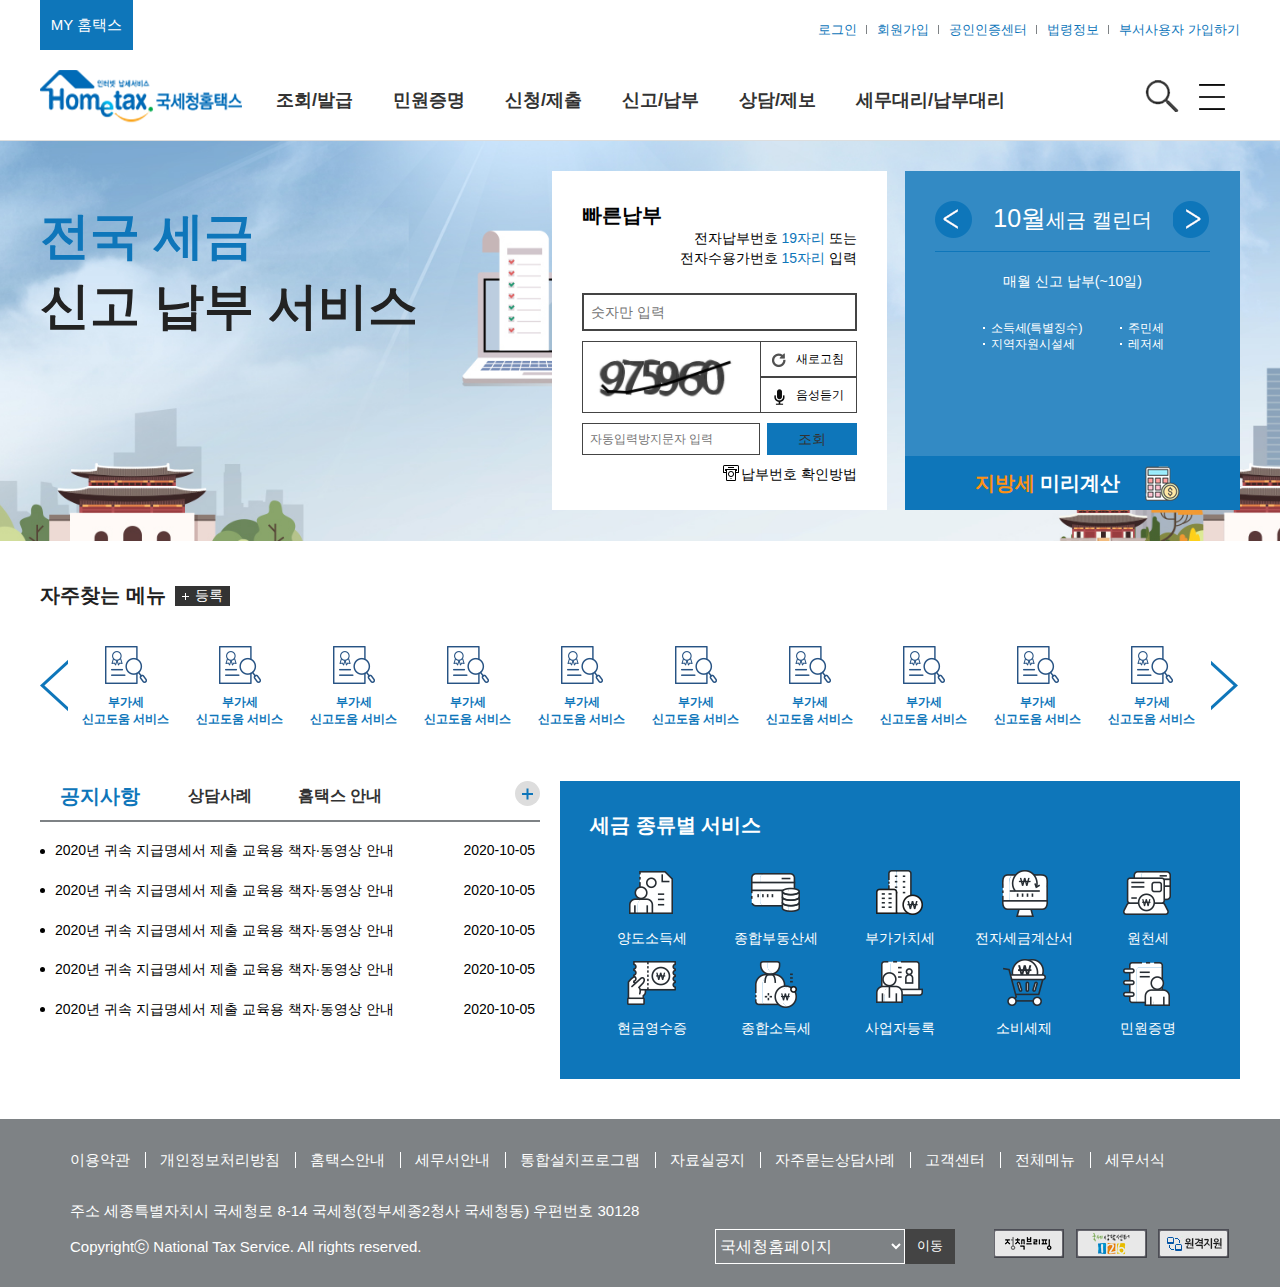
==== index.html @ ce920802 "mediaquery add allmenu" ====
<!DOCTYPE html>
<html lang="ko">
<head>
    <meta charset="UTF-8">
    <meta name="viewport" content="width=device-width, initial-scale=1.0">
    <title>국세청 홈택스</title>
    <link rel="stylesheet" href="css/style.min.css">
</head>
<body>
    <p class="skip-menu"><a href="#container">본문바로가기</a></p>
    <header id="header">
        <div class="header_top">
            <p class="header_top_logo"><a href="#">MY 홈택스</a></p>
            <ul class="util-menu">
                <li><a href="#">로그인</a></li>
                <li><a href="#">회원가입</a></li>
                <li><a href="#">공인인증센터</a></li>
                <li><a href="#">법령정보</a></li>
                <li><a href="#">부서사용자 가입하기</a></li>
            </ul>
        </div>
        <div class="header-bot">
            <h1 class="logo"><a href="#">로고</a></h1>
            <p class="all-menu"><a href="#gnb"></a></p>
            <p class="search-bar"><a href="#"></a></p>
            <div id="gnb">
                <ul>
                    <!-- <li class="gnb-m1"><a href="#" class="on">조회/발급</a> -->
                    <li class="gnb-m1"><a href="#">조회/발급</a>
                        <ul>
                            <li><a href="#">전자세금계산서</a></li>
                            <li><a href="#">현금영수증</a></li>
                            <li><a href="#">세금신고납부</a></li>
                            <li><a href="#">기타조회</a></li>
                        </ul>
                    </li>
                    <li class="gnb-m2"><a href="#">민원증명</a>
                        <ul>
                            <li><a href="#">민원증명 신청/조회</a></li>
                            <li><a href="#">민원증명발급신청</a></li>
                        </ul>
                    </li>
                    <li class="gnb-m3"><a href="#">신청/제출</a>
                        <ul>
                            <li><a href="#">일반 신청/제출</a></li>
                            <li><a href="#">사업자등록신청/정정 등</a></li>
                            <li><a href="#">소비제세 신청</a></li>
                            <li><a href="#">(근로&middot;사업등)지급명세서</a></li>
                        </ul>
                    </li>
                    <li class="gnb-m4"><a href="#">신고/납부</a>
                        <ul>
                            <li><a href="#">세금신고</a></li>
                            <li><a href="#">일반신고</a></li>
                            <li><a href="#">세금납부</a></li>
                            <li><a href="#">신고삭제/부속서류</a></li>
                        </ul>
                    </li>
                    <li class="gnb-m5"><a href="#">상담/제보</a>
                        <ul>
                            <li><a href="#">현금영수증 민원신고</a></li>
                            <li><a href="#">상담사례검색</a></li>
                            <li><a href="#">납세지원</a></li>
                            <li><a href="#">기타</a></li>
                        </ul>
                    </li>
                    <li class="gnb-m6"><a href="#">세무대리/납부대리</a>
                        <ul>
                            <li><a href="#">세무대리 공통</a></li>
                            <li><a href="#">기장대리</a></li>
                            <li><a href="#">신고대리</a></li>
                            <li><a href="#">납세관리인</a></li>
                        </ul>
                    </li>
                </ul>
                <p class="btn-gnb-close">닫기</p>
            </div>
        </div>
    </header>
    <div id="bg-container">
        <div id="container">
            <h1 class="tit-1"><em>전국 세금</em><br>신고 납부 서비스</h1>
            <div class="tax-calc">
                <h2>빠른납부</h2>
                <p class="tax-number-1-2">전자납부번호 <span>19자리</span> 또는<br>전자수용가번호 <span>15자리</span> 입력</p>
                <form action="#" method="POST">
                    <input type="text" name="tax-number" id="tax-number-1" size="25" placeholder="숫자만 입력" title="전자납부번호입력" ><label for="tax-number-1"><a href="#">조회</a></label>
                    <div class="auto-input-1">
                        <input type="submit" value="새로고침">
                        <input type="submit" value="음성듣기">
                    </div>
                    <input type="text" name="auto-input" id="auto-input-2" size="15" placeholder="자동입력방지문자 입력">
                </form>
                <p class="input-number-1"><a href="#">납부번호 확인방법</a></p>
            </div>
            <div class="calendar">
                <h2><span class="month">10월</span>세금 캘린더</h2>
                <div class="slide-1">
                    
                </div>
                <div class="slide-2">
                    
                </div>
                <p>매월 신고 납부(~10일)</p>
                <ul>
                    <li><a href="#">소득세(특별징수)</a></li>
                    <li><a href="#">주민세</a></li>
                    <li><a href="#">지역자원시설세</a></li>
                    <li><a href="#">레저세</a></li>
                </ul>
                <div class="early-calc">
                    <p><a href="#"><span>지방세</span> 미리계산</a></p>
                </div>
            </div>
        </div>
    </div>
    <div id="banner-slide">
        <h2>자주찾는 메뉴</h2>
        <div class="banner-slide-1">
            <div class="banner-slide-1-1"></div>
            <div class="banner-slide-1-2"></div>
        </div>
        <div class="banner-ico-1">
            <ul class="banner-ico">
                <li class="banner-m1"><a href="#"><p>부가세<br>신고도움 서비스</p></a></li>
                <li class="banner-m2"><a href="#"><p>부가세<br>신고도움 서비스</p></a></li>
                <li class="banner-m3"><a href="#"><p>부가세<br>신고도움 서비스</p></a></li>
                <li class="banner-m4"><a href="#"><p>부가세<br>신고도움 서비스</p></a></li>
                <li class="banner-m5"><a href="#"><p>부가세<br>신고도움 서비스</p></a></li>
                <li class="banner-m6"><a href="#"><p>부가세<br>신고도움 서비스</p></a></li>
                <li class="banner-m7"><a href="#"><p>부가세<br>신고도움 서비스</p></a></li>
                <li class="banner-m8"><a href="#"><p>부가세<br>신고도움 서비스</p></a></li>
                <li class="banner-m9"><a href="#"><p>부가세<br>신고도움 서비스</p></a></li>
                <li class="banner-m10"><a href="#"><p>부가세<br>신고도움 서비스</p></a></li>
            </ul>
        </div>
        <div class="btn-more-1">
            <a href="#">등록</a>
        </div>
    </div>
    <div id="board-service">
        <div class="board-left">
            <input type="radio" name="board-tab-1" id="board-tab-1-1" class="board-tab-2-1" checked><label for="board-tab-1-1">공지사항</label>
            <div>
                <ul>
                    <li><a href="#">2020년 귀속 지급명세서 제출 교육용 책자·동영상 안내<span>2020-10-05</span></a></li>
                    <li><a href="#">2020년 귀속 지급명세서 제출 교육용 책자·동영상 안내<span>2020-10-05</span></a></li>
                    <li><a href="#">2020년 귀속 지급명세서 제출 교육용 책자·동영상 안내<span>2020-10-05</span></a></li>
                    <li><a href="#">2020년 귀속 지급명세서 제출 교육용 책자·동영상 안내<span>2020-10-05</span></a></li>
                    <li><a href="#">2020년 귀속 지급명세서 제출 교육용 책자·동영상 안내<span>2020-10-05</span></a></li>
                </ul>
                <p class="btn-more-2" title="공지사항 더보기"><a href="#"></a></p>
            </div>
            <input type="radio" name="board-tab-1" id="board-tab-1-2" class="board-tab-2-2"><label for="board-tab-1-2">상담사례</label>
            <div>
                <ul>
                    <li><a href="#">2020년 귀속 지급명세서 제출 교육용 책자·동영상 안내<span>2020-10-05</span></a></li>
                    <li><a href="#">2020년 귀속 지급명세서 제출 교육용 책자·동영상 안내<span>2020-10-05</span></a></li>
                    <li><a href="#">2020년 귀속 지급명세서 제출 교육용 책자·동영상 안내<span>2020-10-05</span></a></li>
                    <li><a href="#">2020년 귀속 지급명세서 제출 교육용 책자·동영상 안내<span>2020-10-05</span></a></li>
                    <li><a href="#">2020년 귀속 지급명세서 제출 교육용 책자·동영상 안내<span>2020-10-05</span></a></li>
                </ul>
                <p class="btn-more-2" title="상담사례 더보기"><a href="#"></a></p>
            </div>
            <input type="radio" name="board-tab-1" id="board-tab-1-3" class="board-tab-2-3"><label for="board-tab-1-3">홈택스 안내</label>
            <div>
                <ul>
                    <li><a href="#">2020년 귀속 지급명세서 제출 교육용 책자·동영상 안내<span>2020-10-05</span></a></li>
                    <li><a href="#">2020년 귀속 지급명세서 제출 교육용 책자·동영상 안내<span>2020-10-05</span></a></li>
                    <li><a href="#">2020년 귀속 지급명세서 제출 교육용 책자·동영상 안내<span>2020-10-05</span></a></li>
                    <li><a href="#">2020년 귀속 지급명세서 제출 교육용 책자·동영상 안내<span>2020-10-05</span></a></li>
                    <li><a href="#">2020년 귀속 지급명세서 제출 교육용 책자·동영상 안내<span>2020-10-05</span></a></li>
                </ul>
                <p class="btn-more-2" title="홈택스안내 더보기"><a href="#"></a></p>
            </div>
        </div>
        <div class="service-right">
            <h2>세금 종류별 서비스</h2>
                    <ul>
                        <li class="service-m1">
                            <a href="#"></a><p>양도소득세</p>
                        </li>
                        <li class="service-m2">
                            <a href="#"></a><p>종합부동산세</p>
                        </li>
                        <li class="service-m3">
                            <a href="#"></a><p>부가가치세</p>
                        </li>
                        <li class="service-m4">
                            <a href="#"></a><p>전자세금계산서</p>
                        </li>
                        <li class="service-m5">
                            <a href="#"></a><p>원천세</p>
                        </li>
                        <li class="service-m6">
                            <a href="#"></a><p>현금영수증</p>
                        </li>
                        <li class="service-m7">
                            <a href="#"></a><p>종합소득세</p>
                        </li>
                        <li class="service-m8">
                            <a href="#"></a><p>사업자등록</p>
                        </li>
                        <li class="service-m9">
                            <a href="#"></a><p>소비세제</p>
                        </li>
                        <li class="service-m10">
                            <a href="#"></a><p>민원증명</p>
                        </li>
                    </ul>
                </div>
        </div>
    </div>
    <div id="bg-footer">
        <footer id="footer">
            <ul class="footer-menu">
                <li><a href="#">이용약관</a></li>
                <li><a href="#">개인정보처리방침</a></li>
                <li><a href="#">홈택스안내</a></li>
                <li><a href="#">세무서안내</a></li>
                <li><a href="#">통합설치프로그램</a></li>
                <li><a href="#">자료실공지</a></li>
                <li><a href="#">자주묻는상담사례</a></li>
                <li><a href="#">고객센터</a></li>
                <li><a href="#">전체메뉴</a></li>
                <li><a href="#">세무서식</a></li>
            </ul>
            <address>주소 세종특별자치시 국세청로 8-14 국세청(정부세종2청사 국세청동)   우편번호 30128 </address>
            <p class="copryright">Copyrightⓒ National Tax Service. All rights reserved.</p>
            <div class="sitemap-select">
                <select name="sitemap" id="sitemap-tab-menu">
                    <option value="국세청홈페이지">국세청홈페이지</option>
                    <option value="위택스">위택스</option>
                    <option value="이택스">이택스</option>
                    <option value="국민건강보험">국민건강보험</option>
                    <option value="기획재정부홈페이지">기획재정부홈페이지</option>
                    <option value="취업후학자금상환서비스">취업후학자금상환서비스</option>
                    <option value="공익신고안내">공익신고안내</option>
                </select>
                <input type="submit" value="이동">
            </div>
            <ul class="footer-site-ico">
                <li class="footer-site-ico-1"><a href="#">정책브리핑</a></li>
                <li class="footer-site-ico-2"><a href="#">국세상담센터</a></li>
                <li class="footer-site-ico-3"><a href="#">원격지원</a></li>
            </ul>
        </footer>
    </div>
</body>
</html>
---- css/style.min.css ----
@import url("../css/reset.css");body{width:100%;font:14px/1.4 Malgun Gothic, '맑은고딕', AppleGothic, gulim, '굴림', dotum, '돋움', sans-serif}#header{max-width:1200px;margin:0 auto}#header .header_top{overflow:hidden}#header .header_top .header_top_logo{float:left}#header .header_top .header_top_logo a{display:block;width:93px;height:50px;color:#fff;font-size:15px;background-color:#0e76ba;text-align:center;line-height:50px}#header .header_top ul{float:right;overflow:hidden;margin-top:20px}#header .header_top ul li{position:relative;float:left;margin-left:20px}#header .header_top ul li:first-child{margin-left:0}#header .header_top ul li::before{position:absolute;top:5px;left:-11px;content:'';display:block;width:1px;height:9px;background-color:#7e8285}#header .header_top ul li a{color:#0e76ba;font-size:13px}#header .header-bot{position:relative;padding:20px 0 20px;margin-bottom:10px;height:80px}#header .header-bot .logo a{display:block;text-indent:-9999px;width:202px;height:54px;background:url("../images/common/logo.png") no-repeat 0 0}#header .header-bot .all-menu{position:absolute;top:30px;right:10px}#header .header-bot .all-menu a{display:block;width:36px;height:36px;background:url(../images/common/ico-all-menu-1.png) no-repeat 0 0}#header .header-bot .search-bar{position:absolute;top:28px;right:60px}#header .header-bot .search-bar a{display:block;width:36px;height:36px;background:url(../images/common/ico-sch-1.png) no-repeat 0 0}#gnb{position:absolute;top:38px;left:196px;max-width:100%}#gnb .btn-gnb-close{display:none}#gnb>ul{overflow:hidden}#gnb>ul *[class*='gnb-']{float:left;margin-left:40px}#gnb>ul *[class*='gnb-']>a{font-size:18px;font-weight:bold;color:#333}#gnb>ul *[class*='gnb-']>ul{overflow:hidden;display:none}#gnb>ul *[class*='gnb-']>ul.on{display:block}#gnb>ul *[class*='gnb-']>ul li{padding-left:120px;font-size:16px;color:#0e76ba;float:left}#gnb>ul *[class*='gnb-']>ul li:first-child{padding-left:0}#bg-container{max-width:1200px;border-top:1px solid #ddd;background:url("../images/main/main_bg.jpg") no-repeat center bottom;background-size:cover;max-width:100%;height:100%;z-index:-1}#bg-container #container{position:relative;max-width:1200px;height:400px;margin:0 auto;padding-right:689px}#bg-container #container .tit-1{font-size:50px;font-weight:bold;color:#222;padding-top:60px}#bg-container #container .tit-1 em{color:#0e76ba}#bg-container #container .tax-calc{position:absolute;right:353px;top:0;width:335px;height:339px;background-color:#fff;padding:30px;margin-left:100px;margin-top:30px}#bg-container #container .tax-calc h2{font-size:20px;font-weight:bold}#bg-container #container .tax-calc .tax-number-1-2{font-size:14px;text-align:right}#bg-container #container .tax-calc .tax-number-1-2>span{color:#0e76ba}#bg-container #container .tax-calc form{position:relative}#bg-container #container .tax-calc form input[type='text']:first-child{width:275px;height:38px;border:2px solid #444;font-size:14px;margin:25px 0 10px;padding-left:7px;color:#333;font-size:14px}#bg-container #container .tax-calc form input[type='text']:first-child+label{position:absolute;top:155px;right:0}#bg-container #container .tax-calc form input[type='text']:first-child+label a{display:block;width:90px;height:32px;background-color:#0e76ba;color:#333;text-align:center;line-height:32px}#bg-container #container .tax-calc form .auto-input-1{position:relative;width:275px;height:72px;border:1px solid #444;padding-left:178px;background:url(../images/main/tax-calc-2.png) no-repeat 0 0;margin-bottom:10px}#bg-container #container .tax-calc form .auto-input-1 input[type='submit']{width:97px;height:36px;font-size:12px;border:1px solid #444;background-color:#fff;padding-left:23px;background:url(../images/main/tax-calc-3.png) no-repeat 11px 11px;position:absolute;top:-1px;right:-1px}#bg-container #container .tax-calc form .auto-input-1 input[type='submit']:last-child{top:35px;right:-1px;background:url(../images/main/tax-calc-4.png) no-repeat 13px 10px}#bg-container #container .tax-calc .input-number-1{position:relative}#bg-container #container .tax-calc .input-number-1 ::before{content:'';display:block;position:absolute;top:0;right:118px;width:16px;height:16px;background:url(../images/main/tax-calc-1.png)}#bg-container #container .tax-calc .input-number-1 a{position:absolute;top:0;right:0;display:block;margin-top:10px}#bg-container #container #auto-input-2{width:178px;height:32px;border:1px solid #444;font-size:12px;padding-left:7px;color:#333}#bg-container #container .calendar{position:absolute;top:0;right:0;width:335px;height:339px;background-color:#338ac4;padding:30px;margin-left:30px;margin-top:30px;color:#fff;text-align:center}#bg-container #container .calendar h2{font-size:20px;border-bottom:1px solid #0e76ba;padding-bottom:15px;margin-bottom:20px}#bg-container #container .calendar h2 .month{font-size:25px}#bg-container #container .calendar .slide-1{position:absolute;top:30px;left:30px;width:37px;height:38px;background:url(../images/main/calender-slide-2.png) no-repeat 0 0}#bg-container #container .calendar .slide-2{background:url(../images/main/calendar-slide-1.png) no-repeat 0 0;position:absolute;right:30px;top:30px;width:37px;height:38px}#bg-container #container .calendar>p{margin-bottom:28px;font-size:14px}#bg-container #container .calendar ul{width:100%;height:auto;position:relative;overflow:hidden;top:0;left:calc(50% - 90px)}#bg-container #container .calendar ul li{position:relative;float:left;width:50%;line-height:16px;font-size:12px;padding-left:8px;text-align:left}#bg-container #container .calendar ul li::before{content:'';display:block;width:2px;height:2px;background-color:#fff;position:absolute;top:7px;left:0}#bg-container #container .calendar .early-calc{position:absolute;bottom:0;left:0;width:335px;height:54px;background-color:#0e76ba;line-height:54px}#bg-container #container .calendar .early-calc p{padding-right:50px;background:url(../images/main/calander-ico-1.png) no-repeat 240px 10px}#bg-container #container .calendar .early-calc p a{font-size:20px;font-weight:bold}#bg-container #container .calendar .early-calc p a span{color:#fd9112}#banner-slide{position:relative;max-width:1200px;margin:0 auto;padding:40px 0 40px}#banner-slide h2{font-size:20px;font-weight:bold;color:#222;margin-bottom:20px}#banner-slide .banner-ico{width:1200px;padding:13px 30px}#banner-slide .banner-ico li{float:left;width:10%;height:auto}#banner-slide .banner-ico li a{padding:0px 12px;display:inline-block;text-align:center;font-size:12px;font-weight:bold;color:#0e76ba;background:url(../images/main/bannerslide/banner-slide-ico-1.png) no-repeat 50% 0}#banner-slide .banner-ico li a p{padding-top:52px}#banner-slide .banner-ico::after{content:'';display:block;clear:both}#banner-slide .banner-slide-1 .banner-slide-1-1{position:absolute;top:117px;left:0;width:29px;height:56px;background:url("../images/main/banner-slide-2.png") no-repeat 0 0}#banner-slide .banner-slide-1 .banner-slide-1-2{position:absolute;top:117px;right:0;width:29px;height:56px;background:url("../images/main/banner-slide-1.png") no-repeat 0 0}#banner-slide .btn-more-1{position:absolute;top:45px;left:135px}#banner-slide .btn-more-1 a{display:block;width:55px;height:20px;background-color:#333;color:#fff;padding-left:20px}#banner-slide .btn-more-1 a::before{position:absolute;top:7px;left:10px;content:'';display:block;width:1px;height:7px;background-color:#fff}#banner-slide .btn-more-1 a::after{position:absolute;top:7px;left:10px;content:'';display:block;width:1px;height:7px;background-color:#fff;-webkit-transform:rotate(90deg);transform:rotate(90deg)}#board-service{position:relative;max-width:1200px;margin:0 auto;overflow:hidden;margin-bottom:40px}#board-service .board-left{position:relative;float:left;width:41.66666666666667%}#board-service .board-left::before{position:absolute;top:39px;left:0;content:'';display:block;width:100%;height:1px;border:1px solid #7e8285}#board-service .board-left input[type='radio']{position:absolute;left:-9999px}#board-service .board-left input[type='radio']+label{position:relative;top:0;left:0;text-align:center;line-height:30px;display:block;width:120px;height:30px;color:#333;font-size:16px;font-weight:bold}#board-service .board-left input[type='radio']+label:nth-of-type(2){position:absolute;top:0;left:120px}#board-service .board-left input[type='radio']+label:nth-of-type(3){position:absolute;top:0;left:240px}#board-service .board-left input[type='radio']:checked+label{font-size:20px;font-weight:bold;color:#0e76ba}#board-service .board-left input[type='radio']:checked+label+div{display:block}#board-service .board-left>div{display:none}#board-service .board-left>div ul{padding:30px 0}#board-service .board-left>div ul li{position:relative;padding:20px 0 0 15px}#board-service .board-left>div ul li a{display:block;padding-right:85px;white-space:nowrap;text-overflow:ellipsis;overflow:hidden}#board-service .board-left>div ul li a span{position:absolute;top:20px;right:5px;display:block}#board-service .board-left>div ul li::before{content:'';display:block;position:absolute;top:27px;left:0;width:5px;height:5px;border-radius:50%;background-color:#000}#board-service .board-left>div ul li:first-child{padding-top:0}#board-service .board-left>div ul li:first-child span{top:0}#board-service .board-left>div ul li:first-child::before{top:8px}#board-service .board-left>div .btn-more-2{position:absolute;top:0;right:0;width:25px;height:25px;background-color:#ddd;border:1px solid transparent;border-radius:50%}#board-service .board-left>div .btn-more-2::before{position:absolute;top:11px;left:6px;content:'';display:block;width:11px;height:2px;background-color:#0e76ba}#board-service .board-left>div .btn-more-2::after{position:absolute;top:11px;left:6px;content:'';display:block;width:11px;height:2px;background-color:#0e76ba;-webkit-transform:rotate(90deg);transform:rotate(90deg)}#board-service .service-right{float:right;width:56.66666666666667%;height:auto;background-color:#0e76ba;padding:30px}#board-service .service-right h2{color:#fff;font-size:20px;font-weight:bold;padding-bottom:30px}#board-service .service-right ul{overflow:hidden}#board-service .service-right ul li{float:left;width:20%;height:auto}#board-service .service-right ul li a{display:block;padding-top:50px;text-align:center;background:url("../images/main/service/service_icon_03.png") no-repeat 50% 0}#board-service .service-right ul li p{color:#fff;text-align:center;padding:10px 0}#board-service .service-right ul li.service-m2 a{background:url("../images/main/service/service_icon_11.png") no-repeat 50% 0}#board-service .service-right ul li.service-m3 a{background:url("../images/main/service/service_icon_09.png") no-repeat 50% 0}#board-service .service-right ul li.service-m4 a{background:url("../images/main/service/service_icon_30.png") no-repeat 50% 0}#board-service .service-right ul li.service-m5 a{background:url("../images/main/service/service_icon_29.png") no-repeat 50% 0}#board-service .service-right ul li.service-m6 a{background:url("../images/main/service/service_icon_05.png") no-repeat 50% 0}#board-service .service-right ul li.service-m7 a{background:url("../images/main/service/service_icon_19.png") no-repeat 50% 0}#board-service .service-right ul li.service-m8 a{background:url("../images/main/service/service_icon_07.png") no-repeat 50% 0}#board-service .service-right ul li.service-m9 a{background:url("../images/main/service/service_icon_24.png") no-repeat 50% 0}#board-service .service-right ul li.service-m10 a{background:url("../images/main/service/service_icon_22.png") no-repeat 50% 0}#bg-footer{max-width:100%;background-color:#7e8285;color:#fff;font-size:15px}#footer{position:relative;max-width:1200px;margin:0 auto;padding:30px}#footer .footer-menu{overflow:hidden;margin-bottom:30px}#footer .footer-menu li{position:relative;float:left;margin-left:30px}#footer .footer-menu li ~ li::after{position:absolute;top:3px;left:-15px;content:'';display:block;width:1px;height:16px;background-color:#fff}#footer .footer-menu li:first-child{margin-left:0}#footer address{padding-bottom:15px}#footer .sitemap-select{position:absolute;top:110px;right:335px}#footer .sitemap-select input[type='submit']{position:absolute;top:0;right:-50px;width:50px;height:35px;color:#fff;background-color:#444;border:1px solid transparent}#footer .footer-site-ico{position:absolute;top:110px;right:10px;overflow:hidden}#footer .footer-site-ico li{text-indent:-9999px;float:left;width:72px;height:29px;background:url("../images/common/footer-ico-1.png") no-repeat 0 0;margin-left:10px}#footer .footer-site-ico li.footer-site-ico-2{background:url("../images/common/footer-ico-2.png") no-repeat 0 0}#footer .footer-site-ico li.footer-site-ico-3{background:url("../images/common/footer-ico-3.png") no-repeat 0 0}#sitemap-tab-menu{width:190px;height:35px;background-color:#7e8285;color:#fff;border:1px solid #fff;font-size:16px}@media (min-width: 1076px){#banner-slide .banner-ico-1 .banner-ico{max-width:100%}}@media (max-width: 1075px) and (min-width: 1024px){body{margin:0 auto}#header .header-bot .search-bar a{display:none}#banner-slide .banner-ico-1 .banner-ico{max-width:100%}#board-service .board-left{max-width:100%}#board-service .service-right{max-width:100%}#footer .footer-menu{display:none}#footer .sitemap-select{top:60px}#footer .footer-site-ico{top:60px}}@media (max-width: 1023px){body{padding:10px}#header .header_top{display:none}#header .header-bot .logo a{margin:0 auto}#header .header-bot .search-bar a{display:none}#bg-container #container .tit-1{display:none}#bg-container #container .tax-calc{margin:0;top:calc(50% - 168px);left:calc(50% - 355px)}#bg-container #container .calendar{margin:0;top:calc(50% - 168px);right:calc(50% - 355px)}#banner-slide .banner-ico-1{overflow-x:auto}#board-service .board-left{float:none;width:100%}#board-service .service-right{float:none;width:100%}#gnb{position:fixed;top:0;width:100%;height:100%;background-color:#0e76ba;z-index:300;overflow-y:auto}#gnb ul{padding-top:80px}#gnb ul *[class*='gnb-']{float:none;height:40px;line-height:40px;border-bottom:1px solid #fff;margin:0;padding-left:40px}#gnb ul *[class*='gnb-']>a{color:#fff}#footer{text-align:center}#footer .sitemap-select{display:none}#footer .footer-site-ico{display:none}}@media (max-width: 719px){body{padding:0 10px}#header .header_top{display:none}#header .header-bot .logo a{margin:0 auto}#header .header-bot .search-bar a{display:none}#header .header-bot .search-bar{display:none}#gnb{display:none}#bg-container{background:none}#bg-container #container{padding:0;height:100%}#bg-container #container .tit-1{display:none}#bg-container #container .tax-calc{position:static;width:100%;margin:0 auto;padding:30px 30px 0 30px}#bg-container #container .tax-calc form input[type='text']:first-child{position:absolute;top:0;left:0;width:100%}#bg-container #container .tax-calc form input[type='text']:first-child+label a{position:relative;top:-87px;right:5px}#bg-container #container .tax-calc form .auto-input-1{display:none}#bg-container #container .tax-calc .input-number-1{text-align:center;position:relative;top:65px;left:-140px}#bg-container #container .calendar{position:relative;top:-100px;left:0;margin:0 auto}#auto-input-2{display:none}#banner-slide{top:-115px}#banner-slide .banner-ico-1{overflow-x:auto}#board-service{top:-115px}#board-service .board-left{float:none;width:100%}#board-service .board-left input[type='radio']+label{font-size:14px}#board-service .board-left input[type='radio']:checked+label{font-size:16px}#board-service .service-right{text-align:center}#board-service .service-right ul li{width:50%}#board-service .service-right ul li:nth-child(2n+1){clear:both}#footer address{display:none}#footer .footer-menu{display:none}}@media (max-width: 386px){.btn-more-2{display:none}}
/*# sourceMappingURL=style.min.css.map */
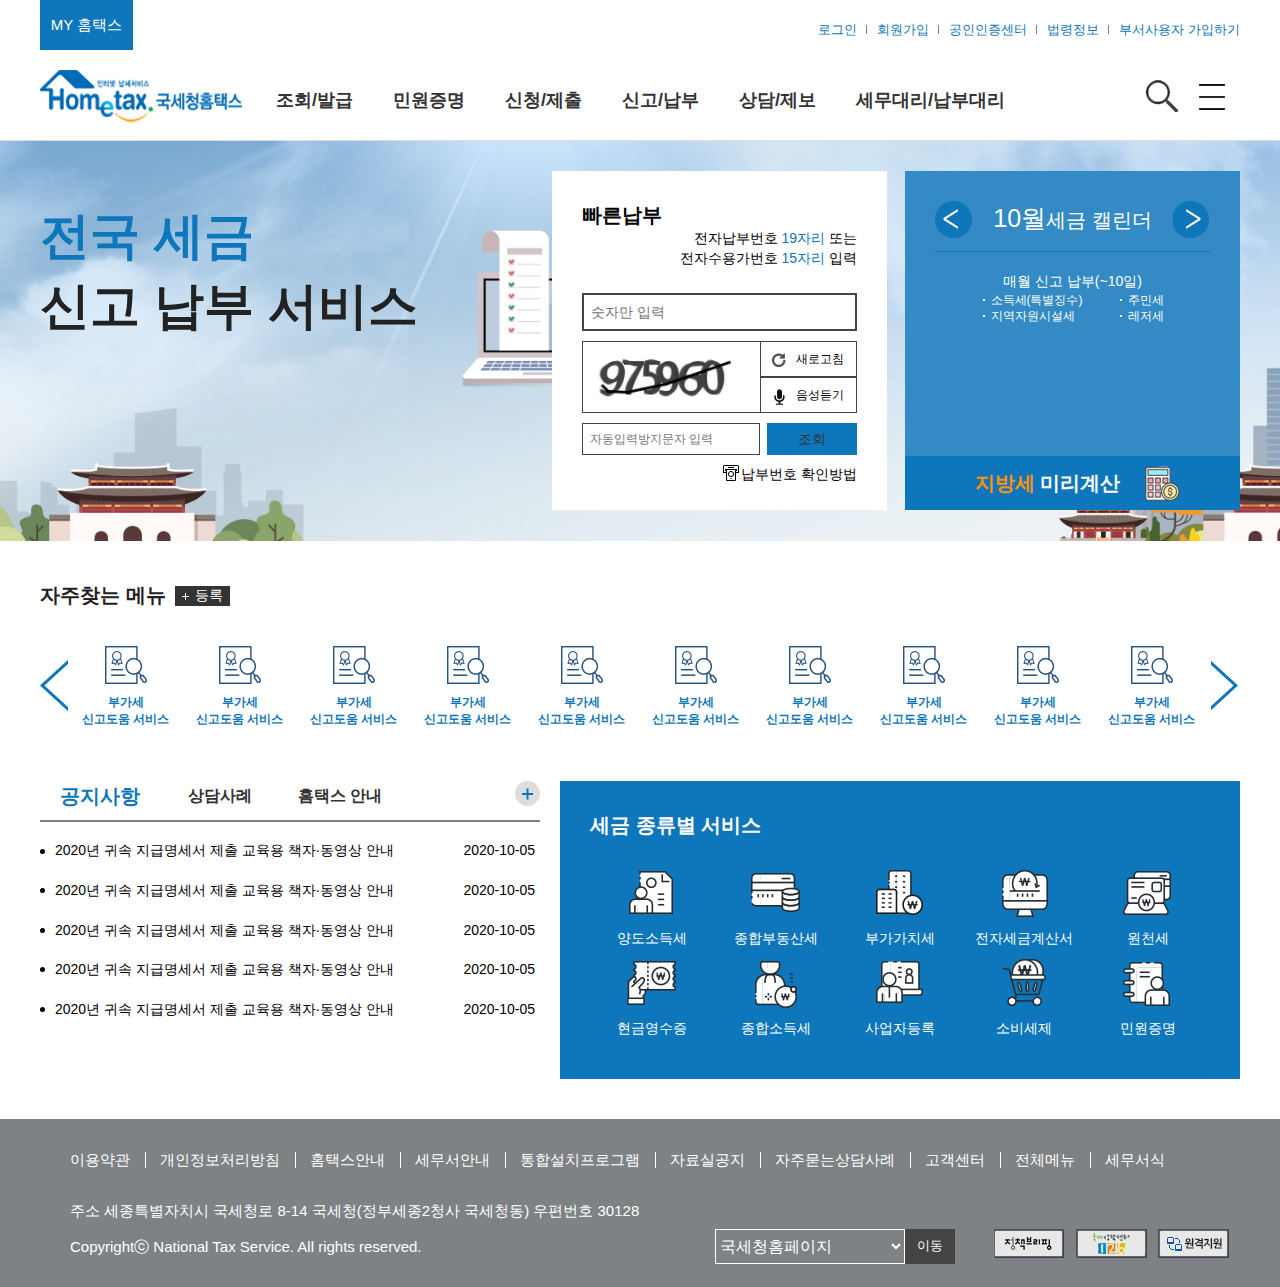
==== commit c0508fc7: "add new js at class=calendar" ====
--- a/index.html
+++ b/index.html
@@ -3,16 +3,18 @@
 <head>
     <meta charset="UTF-8">
     <meta name="viewport" content="width=device-width, initial-scale=1.0">
+    <link rel="shortcut icon" href="images/common/favicon.png" type="image/x-icon">
     <title>국세청 홈택스</title>
+    <script src="js/index.js"></script>
     <link rel="stylesheet" href="css/style.min.css">
 </head>
 <body>
     <p class="skip-menu"><a href="#container">본문바로가기</a></p>
     <header id="header">
         <div class="header_top">
-            <p class="header_top_logo"><a href="#">MY 홈택스</a></p>
+            <p class="header_top_logo"><a href="index.html">MY 홈택스</a></p>
             <ul class="util-menu">
-                <li><a href="#">로그인</a></li>
+                <li><a href="login.html">로그인</a></li>
                 <li><a href="#">회원가입</a></li>
                 <li><a href="#">공인인증센터</a></li>
                 <li><a href="#">법령정보</a></li>
@@ -73,7 +75,7 @@
                         </ul>
                     </li>
                 </ul>
-                <p class="btn-gnb-close">닫기</p>
+                <p class="btn-gnb-close"><a href="#"></a></p>
             </div>
         </div>
     </header>
@@ -94,22 +96,210 @@
                 <p class="input-number-1"><a href="#">납부번호 확인방법</a></p>
             </div>
             <div class="calendar">
-                <h2><span class="month">10월</span>세금 캘린더</h2>
-                <div class="slide-1">
-                    
-                </div>
-                <div class="slide-2">
-                    
-                </div>
-                <p>매월 신고 납부(~10일)</p>
-                <ul>
-                    <li><a href="#">소득세(특별징수)</a></li>
-                    <li><a href="#">주민세</a></li>
-                    <li><a href="#">지역자원시설세</a></li>
-                    <li><a href="#">레저세</a></li>
-                </ul>
-                <div class="early-calc">
-                    <p><a href="#"><span>지방세</span> 미리계산</a></p>
+                <div class="list-month">
+                    <h2><span class="month">1월</span>세금 캘린더</h2>
+                    <button class="slide-1 btn-prev" onclick="prevShow();">
+                    </button>
+                    <button class="slide-2 btn-next" onclick="nextShow();">
+                    </button>
+                    <p>매월 신고 납부(~10일)</p>
+                    <ul>
+                        <li><a href="#">소득세(특별징수)</a></li>
+                        <li><a href="#">주민세</a></li>
+                        <li><a href="#">지역자원시설세</a></li>
+                        <li><a href="#">레저세</a></li>
+                    </ul>
+                    <div class="early-calc">
+                        <p><a href="#"><span>지방세</span> 미리계산</a></p>
+                    </div>
+                </div>
+                <div class="list-month">
+                    <h2><span class="month">2월</span>세금 캘린더</h2>
+                    <button class="slide-1 btn-prev" onclick="prevShow();">
+                    </button>
+                    <button class="slide-2 btn-next" onclick="nextShow();">
+                    </button>
+                    <p>매월 신고 납부(~10일)</p>
+                    <ul>
+                        <li><a href="#">소득세(특별징수)</a></li>
+                        <li><a href="#">주민세</a></li>
+                        <li><a href="#">지역자원시설세</a></li>
+                        <li><a href="#">레저세</a></li>
+                    </ul>
+                    <div class="early-calc">
+                        <p><a href="#"><span>지방세</span> 미리계산</a></p>
+                    </div>
+                </div>
+                <div class="list-month">
+                    <h2><span class="month">3월</span>세금 캘린더</h2>
+                    <button class="slide-1 btn-prev" onclick="prevShow();">
+                    </button>
+                    <button class="slide-2 btn-next" onclick="nextShow();">
+                    </button>
+                    <p>매월 신고 납부(~10일)</p>
+                    <ul>
+                        <li><a href="#">소득세(특별징수)</a></li>
+                        <li><a href="#">주민세</a></li>
+                        <li><a href="#">지역자원시설세</a></li>
+                        <li><a href="#">레저세</a></li>
+                    </ul>
+                    <div class="early-calc">
+                        <p><a href="#"><span>지방세</span> 미리계산</a></p>
+                    </div>
+                </div>
+                <div class="list-month">
+                    <h2><span class="month">4월</span>세금 캘린더</h2>
+                    <button class="slide-1 btn-prev" onclick="prevShow();">
+                    </button>
+                    <button class="slide-2 btn-next" onclick="nextShow();">
+                    </button>
+                    <p>매월 신고 납부(~10일)</p>
+                    <ul>
+                        <li><a href="#">소득세(특별징수)</a></li>
+                        <li><a href="#">주민세</a></li>
+                        <li><a href="#">지역자원시설세</a></li>
+                        <li><a href="#">레저세</a></li>
+                    </ul>
+                    <div class="early-calc">
+                        <p><a href="#"><span>지방세</span> 미리계산</a></p>
+                    </div>
+                </div>
+                <div class="list-month">
+                    <h2><span class="month">5월</span>세금 캘린더</h2>
+                    <button class="slide-1 btn-prev" onclick="prevShow();">
+                    </button>
+                    <button class="slide-2 btn-next" onclick="nextShow();">
+                    </button>
+                    <p>매월 신고 납부(~10일)</p>
+                    <ul>
+                        <li><a href="#">소득세(특별징수)</a></li>
+                        <li><a href="#">주민세</a></li>
+                        <li><a href="#">지역자원시설세</a></li>
+                        <li><a href="#">레저세</a></li>
+                    </ul>
+                    <div class="early-calc">
+                        <p><a href="#"><span>지방세</span> 미리계산</a></p>
+                    </div>
+                </div>
+                <div class="list-month">
+                    <h2><span class="month">6월</span>세금 캘린더</h2>
+                    <button class="slide-1 btn-prev" onclick="prevShow();">
+                    </button>
+                    <button class="slide-2 btn-next" onclick="nextShow();">
+                    </button>
+                    <p>매월 신고 납부(~10일)</p>
+                    <ul>
+                        <li><a href="#">소득세(특별징수)</a></li>
+                        <li><a href="#">주민세</a></li>
+                        <li><a href="#">지역자원시설세</a></li>
+                        <li><a href="#">레저세</a></li>
+                    </ul>
+                    <div class="early-calc">
+                        <p><a href="#"><span>지방세</span> 미리계산</a></p>
+                    </div>
+                </div>
+                <div class="list-month">
+                    <h2><span class="month">7월</span>세금 캘린더</h2>
+                    <button class="slide-1 btn-prev" onclick="prevShow();">
+                    </button>
+                    <button class="slide-2 btn-next" onclick="nextShow();">
+                    </button>
+                    <p>매월 신고 납부(~10일)</p>
+                    <ul>
+                        <li><a href="#">소득세(특별징수)</a></li>
+                        <li><a href="#">주민세</a></li>
+                        <li><a href="#">지역자원시설세</a></li>
+                        <li><a href="#">레저세</a></li>
+                    </ul>
+                    <div class="early-calc">
+                        <p><a href="#"><span>지방세</span> 미리계산</a></p>
+                    </div>
+                </div>
+                <div class="list-month">
+                    <h2><span class="month">8월</span>세금 캘린더</h2>
+                    <button class="slide-1 btn-prev" onclick="prevShow();">
+                    </button>
+                    <button class="slide-2 btn-next" onclick="nextShow();">
+                    </button>
+                    <p>매월 신고 납부(~10일)</p>
+                    <ul>
+                        <li><a href="#">소득세(특별징수)</a></li>
+                        <li><a href="#">주민세</a></li>
+                        <li><a href="#">지역자원시설세</a></li>
+                        <li><a href="#">레저세</a></li>
+                    </ul>
+                    <div class="early-calc">
+                        <p><a href="#"><span>지방세</span> 미리계산</a></p>
+                    </div>
+                </div>
+                <div class="list-month">
+                    <h2><span class="month">9월</span>세금 캘린더</h2>
+                    <button class="slide-1 btn-prev" onclick="prevShow();">
+                    </button>
+                    <button class="slide-2 btn-next" onclick="nextShow();">
+                    </button>
+                    <p>매월 신고 납부(~10일)</p>
+                    <ul>
+                        <li><a href="#">소득세(특별징수)</a></li>
+                        <li><a href="#">주민세</a></li>
+                        <li><a href="#">지역자원시설세</a></li>
+                        <li><a href="#">레저세</a></li>
+                    </ul>
+                    <div class="early-calc">
+                        <p><a href="#"><span>지방세</span> 미리계산</a></p>
+                    </div>
+                </div>
+                <div class="list-month">
+                    <h2><span class="month">10월</span>세금 캘린더</h2>
+                    <button class="slide-1 btn-prev" onclick="prevShow();">
+                    </button>
+                    <button class="slide-2 btn-next" onclick="nextShow();">
+                        
+                    </button>
+                    <p>매월 신고 납부(~10일)</p>
+                    <ul>
+                        <li><a href="#">소득세(특별징수)</a></li>
+                        <li><a href="#">주민세</a></li>
+                        <li><a href="#">지역자원시설세</a></li>
+                        <li><a href="#">레저세</a></li>
+                    </ul>
+                    <div class="early-calc">
+                        <p><a href="#"><span>지방세</span> 미리계산</a></p>
+                    </div>
+                </div>
+                <div class="list-month">
+                    <h2><span class="month">11월</span>세금 캘린더</h2>
+                    <button class="slide-1 btn-prev" onclick="prevShow();">
+                    </button>
+                    <button class="slide-2 btn-next" onclick="nextShow();">
+                    </button>
+                    <p>매월 신고 납부(~10일)</p>
+                    <ul>
+                        <li><a href="#">소득세(특별징수)</a></li>
+                        <li><a href="#">주민세</a></li>
+                        <li><a href="#">지역자원시설세</a></li>
+                        <li><a href="#">레저세</a></li>
+                    </ul>
+                    <div class="early-calc">
+                        <p><a href="#"><span>지방세</span> 미리계산</a></p>
+                    </div>
+                </div>
+                <div class="list-month">
+                    <h2><span class="month">12월</span>세금 캘린더</h2>
+                    <button class="slide-1 btn-prev" onclick="prevShow();">
+                    </button>
+                    <button class="slide-2 btn-next" onclick="nextShow();">
+                    </button>
+                    <p>매월 신고 납부(~10일)</p>
+                    <ul>
+                        <li><a href="#">소득세(특별징수)</a></li>
+                        <li><a href="#">주민세</a></li>
+                        <li><a href="#">지역자원시설세</a></li>
+                        <li><a href="#">레저세</a></li>
+                    </ul>
+                    <div class="early-calc">
+                        <p><a href="#"><span>지방세</span> 미리계산</a></p>
+                    </div>
                 </div>
             </div>
         </div>
@@ -149,16 +339,16 @@
                     <li><a href="#">2020년 귀속 지급명세서 제출 교육용 책자·동영상 안내<span>2020-10-05</span></a></li>
                     <li><a href="#">2020년 귀속 지급명세서 제출 교육용 책자·동영상 안내<span>2020-10-05</span></a></li>
                 </ul>
-                <p class="btn-more-2" title="공지사항 더보기"><a href="#"></a></p>
+                <p class="btn-more-2" title="공지사항 더보기"><a href="boards.html">공지사항</a></p>
             </div>
             <input type="radio" name="board-tab-1" id="board-tab-1-2" class="board-tab-2-2"><label for="board-tab-1-2">상담사례</label>
             <div>
                 <ul>
-                    <li><a href="#">2020년 귀속 지급명세서 제출 교육용 책자·동영상 안내<span>2020-10-05</span></a></li>
-                    <li><a href="#">2020년 귀속 지급명세서 제출 교육용 책자·동영상 안내<span>2020-10-05</span></a></li>
-                    <li><a href="#">2020년 귀속 지급명세서 제출 교육용 책자·동영상 안내<span>2020-10-05</span></a></li>
-                    <li><a href="#">2020년 귀속 지급명세서 제출 교육용 책자·동영상 안내<span>2020-10-05</span></a></li>
-                    <li><a href="#">2020년 귀속 지급명세서 제출 교육용 책자·동영상 안내<span>2020-10-05</span></a></li>
+                    <li><a href="#">2020년 소득금액 증명원에 대하여 교육용 책자·동영상 안내<span>2020-10-05</span></a></li>
+                    <li><a href="#">2020년 소득금액 증명원에 대하여 교육용 책자·동영상 안내<span>2020-10-05</span></a></li>
+                    <li><a href="#">2020년 소득금액 증명원에 대하여 교육용 책자·동영상 안내<span>2020-10-05</span></a></li>
+                    <li><a href="#">2020년 소득금액 증명원에 대하여 교육용 책자·동영상 안내<span>2020-10-05</span></a></li>
+                    <li><a href="#">2020년 소득금액 증명원에 대하여 교육용 책자·동영상 안내<span>2020-10-05</span></a></li>
                 </ul>
                 <p class="btn-more-2" title="상담사례 더보기"><a href="#"></a></p>
             </div>
@@ -209,7 +399,6 @@
                         </li>
                     </ul>
                 </div>
-        </div>
     </div>
     <div id="bg-footer">
         <footer id="footer">
@@ -234,7 +423,7 @@
                     <option value="이택스">이택스</option>
                     <option value="국민건강보험">국민건강보험</option>
                     <option value="기획재정부홈페이지">기획재정부홈페이지</option>
-                    <option value="취업후학자금상환서비스">취업후학자금상환서비스</option>
+                    <option value="취업후학자금상환서비스">취업후학자금상환</option>
                     <option value="공익신고안내">공익신고안내</option>
                 </select>
                 <input type="submit" value="이동">
--- a/css/style.min.css
+++ b/css/style.min.css
@@ -1,3 +1,3 @@
-@import url("../css/reset.css");body{width:100%;font:14px/1.4 Malgun Gothic, '맑은고딕', AppleGothic, gulim, '굴림', dotum,- '돋움', sans-serif}#header{max-width:1200px;margin:0 auto}#header .header_top{overflow:hidden}#header .header_top .header_top_logo{float:left}#header .header_top .header_top_logo a{display:block;width:93px;height:50px;color:#fff;font-size:15px;background-color:#0e76ba;text-align:center;line-height:50px}#header .header_top ul{float:right;overflow:hidden;margin-top:20px}#header .header_top ul li{position:relative;float:left;margin-left:20px}#header .header_top ul li:first-child{margin-left:0}#header .header_top ul li::before{position:absolute;top:5px;left:-11px;content:'';display:block;width:1px;height:9px;background-color:#7e8285}#header .header_top ul li a{color:#0e76ba;font-size:13px}#header .header-bot{position:relative;padding:20px 0 20px;margin-bottom:10px;height:80px}#header .header-bot .logo a{display:block;text-indent:-9999px;width:202px;height:54px;background:url("../images/common/logo.png") no-repeat 0 0}#header .header-bot .all-menu{position:absolute;top:30px;right:10px}#header .header-bot .all-menu a{display:block;width:36px;height:36px;background:url(../images/common/ico-all-menu-1.png) no-repeat 0 0}#header .header-bot .search-bar{position:absolute;top:28px;right:60px}#header .header-bot .search-bar a{display:block;width:36px;height:36px;background:url(../images/common/ico-sch-1.png) no-repeat 0 0}#gnb{position:absolute;top:38px;left:196px;max-width:100%}#gnb .btn-gnb-close{display:none}#gnb>ul{overflow:hidden}#gnb>ul *[class*='gnb-']{float:left;margin-left:40px}#gnb>ul *[class*='gnb-']>a{font-size:18px;font-weight:bold;color:#333}#gnb>ul *[class*='gnb-']>ul{overflow:hidden;display:none}#gnb>ul *[class*='gnb-']>ul.on{display:block}#gnb>ul *[class*='gnb-']>ul li{padding-left:120px;font-size:16px;color:#0e76ba;float:left}#gnb>ul *[class*='gnb-']>ul li:first-child{padding-left:0}#bg-container{max-width:1200px;border-top:1px solid #ddd;background:url("../images/main/main_bg.jpg") no-repeat center bottom;background-size:cover;max-width:100%;height:100%;z-index:-1}#bg-container #container{position:relative;max-width:1200px;height:400px;margin:0 auto;padding-right:689px}#bg-container #container .tit-1{font-size:50px;font-weight:bold;color:#222;padding-top:60px}#bg-container #container .tit-1 em{color:#0e76ba}#bg-container #container .tax-calc{position:absolute;right:353px;top:0;width:335px;height:339px;background-color:#fff;padding:30px;margin-left:100px;margin-top:30px}#bg-container #container .tax-calc h2{font-size:20px;font-weight:bold}#bg-container #container .tax-calc .tax-number-1-2{font-size:14px;text-align:right}#bg-container #container .tax-calc .tax-number-1-2>span{color:#0e76ba}#bg-container #container .tax-calc form{position:relative}#bg-container #container .tax-calc form input[type='text']:first-child{width:275px;height:38px;border:2px solid #444;font-size:14px;margin:25px 0 10px;padding-left:7px;color:#333;font-size:14px}#bg-container #container .tax-calc form input[type='text']:first-child+label{position:absolute;top:155px;right:0}#bg-container #container .tax-calc form input[type='text']:first-child+label a{display:block;width:90px;height:32px;background-color:#0e76ba;color:#333;text-align:center;line-height:32px}#bg-container #container .tax-calc form .auto-input-1{position:relative;width:275px;height:72px;border:1px solid #444;padding-left:178px;background:url(../images/main/tax-calc-2.png) no-repeat 0 0;margin-bottom:10px}#bg-container #container .tax-calc form .auto-input-1 input[type='submit']{width:97px;height:36px;font-size:12px;border:1px solid #444;background-color:#fff;padding-left:23px;background:url(../images/main/tax-calc-3.png) no-repeat 11px 11px;position:absolute;top:-1px;right:-1px}#bg-container #container .tax-calc form .auto-input-1 input[type='submit']:last-child{top:35px;right:-1px;background:url(../images/main/tax-calc-4.png) no-repeat 13px 10px}#bg-container #container .tax-calc .input-number-1{position:relative}#bg-container #container .tax-calc .input-number-1 ::before{content:'';display:block;position:absolute;top:0;right:118px;width:16px;height:16px;background:url(../images/main/tax-calc-1.png)}#bg-container #container .tax-calc .input-number-1 a{position:absolute;top:0;right:0;display:block;margin-top:10px}#bg-container #container #auto-input-2{width:178px;height:32px;border:1px solid #444;font-size:12px;padding-left:7px;color:#333}#bg-container #container .calendar{position:absolute;top:0;right:0;width:335px;height:339px;background-color:#338ac4;padding:30px;margin-left:30px;margin-top:30px;color:#fff;text-align:center}#bg-container #container .calendar h2{font-size:20px;border-bottom:1px solid #0e76ba;padding-bottom:15px;margin-bottom:20px}#bg-container #container .calendar h2 .month{font-size:25px}#bg-container #container .calendar .slide-1{position:absolute;top:30px;left:30px;width:37px;height:38px;background:url(../images/main/calender-slide-2.png) no-repeat 0 0}#bg-container #container .calendar .slide-2{background:url(../images/main/calendar-slide-1.png) no-repeat 0 0;position:absolute;right:30px;top:30px;width:37px;height:38px}#bg-container #container .calendar>p{margin-bottom:28px;font-size:14px}#bg-container #container .calendar ul{width:100%;height:auto;position:relative;overflow:hidden;top:0;left:calc(50% - 90px)}#bg-container #container .calendar ul li{position:relative;float:left;width:50%;line-height:16px;font-size:12px;padding-left:8px;text-align:left}#bg-container #container .calendar ul li::before{content:'';display:block;width:2px;height:2px;background-color:#fff;position:absolute;top:7px;left:0}#bg-container #container .calendar .early-calc{position:absolute;bottom:0;left:0;width:335px;height:54px;background-color:#0e76ba;line-height:54px}#bg-container #container .calendar .early-calc p{padding-right:50px;background:url(../images/main/calander-ico-1.png) no-repeat 240px 10px}#bg-container #container .calendar .early-calc p a{font-size:20px;font-weight:bold}#bg-container #container .calendar .early-calc p a span{color:#fd9112}#banner-slide{position:relative;max-width:1200px;margin:0 auto;padding:40px 0 40px}#banner-slide h2{font-size:20px;font-weight:bold;color:#222;margin-bottom:20px}#banner-slide .banner-ico{width:1200px;padding:13px 30px}#banner-slide .banner-ico li{float:left;width:10%;height:auto}#banner-slide .banner-ico li a{padding:0px 12px;display:inline-block;text-align:center;font-size:12px;font-weight:bold;color:#0e76ba;background:url(../images/main/bannerslide/banner-slide-ico-1.png) no-repeat 50% 0}#banner-slide .banner-ico li a p{padding-top:52px}#banner-slide .banner-ico::after{content:'';display:block;clear:both}#banner-slide .banner-slide-1 .banner-slide-1-1{position:absolute;top:117px;left:0;width:29px;height:56px;background:url("../images/main/banner-slide-2.png") no-repeat 0 0}#banner-slide .banner-slide-1 .banner-slide-1-2{position:absolute;top:117px;right:0;width:29px;height:56px;background:url("../images/main/banner-slide-1.png") no-repeat 0 0}#banner-slide .btn-more-1{position:absolute;top:45px;left:135px}#banner-slide .btn-more-1 a{display:block;width:55px;height:20px;background-color:#333;color:#fff;padding-left:20px}#banner-slide .btn-more-1 a::before{position:absolute;top:7px;left:10px;content:'';display:block;width:1px;height:7px;background-color:#fff}#banner-slide .btn-more-1 a::after{position:absolute;top:7px;left:10px;content:'';display:block;width:1px;height:7px;background-color:#fff;-webkit-transform:rotate(90deg);transform:rotate(90deg)}#board-service{position:relative;max-width:1200px;margin:0 auto;overflow:hidden;margin-bottom:40px}#board-service .board-left{position:relative;float:left;width:41.66666666666667%}#board-service .board-left::before{position:absolute;top:39px;left:0;content:'';display:block;width:100%;height:1px;border:1px solid #7e8285}#board-service .board-left input[type='radio']{position:absolute;left:-9999px}#board-service .board-left input[type='radio']+label{position:relative;top:0;left:0;text-align:center;line-height:30px;display:block;width:120px;height:30px;color:#333;font-size:16px;font-weight:bold}#board-service .board-left input[type='radio']+label:nth-of-type(2){position:absolute;top:0;left:120px}#board-service .board-left input[type='radio']+label:nth-of-type(3){position:absolute;top:0;left:240px}#board-service .board-left input[type='radio']:checked+label{font-size:20px;font-weight:bold;color:#0e76ba}#board-service .board-left input[type='radio']:checked+label+div{display:block}#board-service .board-left>div{display:none}#board-service .board-left>div ul{padding:30px 0}#board-service .board-left>div ul li{position:relative;padding:20px 0 0 15px}#board-service .board-left>div ul li a{display:block;padding-right:85px;white-space:nowrap;text-overflow:ellipsis;overflow:hidden}#board-service .board-left>div ul li a span{position:absolute;top:20px;right:5px;display:block}#board-service .board-left>div ul li::before{content:'';display:block;position:absolute;top:27px;left:0;width:5px;height:5px;border-radius:50%;background-color:#000}#board-service .board-left>div ul li:first-child{padding-top:0}#board-service .board-left>div ul li:first-child span{top:0}#board-service .board-left>div ul li:first-child::before{top:8px}#board-service .board-left>div .btn-more-2{position:absolute;top:0;right:0;width:25px;height:25px;background-color:#ddd;border:1px solid transparent;border-radius:50%}#board-service .board-left>div .btn-more-2::before{position:absolute;top:11px;left:6px;content:'';display:block;width:11px;height:2px;background-color:#0e76ba}#board-service .board-left>div .btn-more-2::after{position:absolute;top:11px;left:6px;content:'';display:block;width:11px;height:2px;background-color:#0e76ba;-webkit-transform:rotate(90deg);transform:rotate(90deg)}#board-service .service-right{float:right;width:56.66666666666667%;height:auto;background-color:#0e76ba;padding:30px}#board-service .service-right h2{color:#fff;font-size:20px;font-weight:bold;padding-bottom:30px}#board-service .service-right ul{overflow:hidden}#board-service .service-right ul li{float:left;width:20%;height:auto}#board-service .service-right ul li a{display:block;padding-top:50px;text-align:center;background:url("../images/main/service/service_icon_03.png") no-repeat 50% 0}#board-service .service-right ul li p{color:#fff;text-align:center;padding:10px 0}#board-service .service-right ul li.service-m2 a{background:url("../images/main/service/service_icon_11.png") no-repeat 50% 0}#board-service .service-right ul li.service-m3 a{background:url("../images/main/service/service_icon_09.png") no-repeat 50% 0}#board-service .service-right ul li.service-m4 a{background:url("../images/main/service/service_icon_30.png") no-repeat 50% 0}#board-service .service-right ul li.service-m5 a{background:url("../images/main/service/service_icon_29.png") no-repeat 50% 0}#board-service .service-right ul li.service-m6 a{background:url("../images/main/service/service_icon_05.png") no-repeat 50% 0}#board-service .service-right ul li.service-m7 a{background:url("../images/main/service/service_icon_19.png") no-repeat 50% 0}#board-service .service-right ul li.service-m8 a{background:url("../images/main/service/service_icon_07.png") no-repeat 50% 0}#board-service .service-right ul li.service-m9 a{background:url("../images/main/service/service_icon_24.png") no-repeat 50% 0}#board-service .service-right ul li.service-m10 a{background:url("../images/main/service/service_icon_22.png") no-repeat 50% 0}#bg-footer{max-width:100%;background-color:#7e8285;color:#fff;font-size:15px}#footer{position:relative;max-width:1200px;margin:0 auto;padding:30px}#footer .footer-menu{overflow:hidden;margin-bottom:30px}#footer .footer-menu li{position:relative;float:left;margin-left:30px}#footer .footer-menu li ~ li::after{position:absolute;top:3px;left:-15px;content:'';display:block;width:1px;height:16px;background-color:#fff}#footer .footer-menu li:first-child{margin-left:0}#footer address{padding-bottom:15px}#footer .sitemap-select{position:absolute;top:110px;right:335px}#footer .sitemap-select input[type='submit']{position:absolute;top:0;right:-50px;width:50px;height:35px;color:#fff;background-color:#444;border:1px solid transparent}#footer .footer-site-ico{position:absolute;top:110px;right:10px;overflow:hidden}#footer .footer-site-ico li{text-indent:-9999px;float:left;width:72px;height:29px;background:url("../images/common/footer-ico-1.png") no-repeat 0 0;margin-left:10px}#footer .footer-site-ico li.footer-site-ico-2{background:url("../images/common/footer-ico-2.png") no-repeat 0 0}#footer .footer-site-ico li.footer-site-ico-3{background:url("../images/common/footer-ico-3.png") no-repeat 0 0}#sitemap-tab-menu{width:190px;height:35px;background-color:#7e8285;color:#fff;border:1px solid #fff;font-size:16px}@media (min-width: 1076px){#banner-slide .banner-ico-1 .banner-ico{max-width:100%}}@media (max-width: 1075px) and (min-width: 1024px){body{margin:0 auto}#header .header-bot .search-bar a{display:none}#banner-slide .banner-ico-1 .banner-ico{max-width:100%}#board-service .board-left{max-width:100%}#board-service .service-right{max-width:100%}#footer .footer-menu{display:none}#footer .sitemap-select{top:60px}#footer .footer-site-ico{top:60px}}@media (max-width: 1023px){body{padding:10px}#header .header_top{display:none}#header .header-bot .logo a{margin:0 auto}#header .header-bot .search-bar a{display:none}#bg-container #container .tit-1{display:none}#bg-container #container .tax-calc{margin:0;top:calc(50% - 168px);left:calc(50% - 355px)}#bg-container #container .calendar{margin:0;top:calc(50% - 168px);right:calc(50% - 355px)}#banner-slide .banner-ico-1{overflow-x:auto}#board-service .board-left{float:none;width:100%}#board-service .service-right{float:none;width:100%}#gnb{position:fixed;top:0;width:100%;height:100%;background-color:#0e76ba;z-index:300;overflow-y:auto}#gnb ul{padding-top:80px}#gnb ul *[class*='gnb-']{float:none;height:40px;line-height:40px;border-bottom:1px solid #fff;margin:0;padding-left:40px}#gnb ul *[class*='gnb-']>a{color:#fff}#footer{text-align:center}#footer .sitemap-select{display:none}#footer .footer-site-ico{display:none}}@media (max-width: 719px){body{padding:0 10px}#header .header_top{display:none}#header .header-bot .logo a{margin:0 auto}#header .header-bot .search-bar a{display:none}#header .header-bot .search-bar{display:none}#gnb{display:none}#bg-container{background:none}#bg-container #container{padding:0;height:100%}#bg-container #container .tit-1{display:none}#bg-container #container .tax-calc{position:static;width:100%;margin:0 auto;padding:30px 30px 0 30px}#bg-container #container .tax-calc form input[type='text']:first-child{position:absolute;top:0;left:0;width:100%}#bg-container #container .tax-calc form input[type='text']:first-child+label a{position:relative;top:-87px;right:5px}#bg-container #container .tax-calc form .auto-input-1{display:none}#bg-container #container .tax-calc .input-number-1{text-align:center;position:relative;top:65px;left:-140px}#bg-container #container .calendar{position:relative;top:-100px;left:0;margin:0 auto}#auto-input-2{display:none}#banner-slide{top:-115px}#banner-slide .banner-ico-1{overflow-x:auto}#board-service{top:-115px}#board-service .board-left{float:none;width:100%}#board-service .board-left input[type='radio']+label{font-size:14px}#board-service .board-left input[type='radio']:checked+label{font-size:16px}#board-service .service-right{text-align:center}#board-service .service-right ul li{width:50%}#board-service .service-right ul li:nth-child(2n+1){clear:both}#footer address{display:none}#footer .footer-menu{display:none}}@media (max-width: 386px){.btn-more-2{display:none}}
+@import url("../css/reset.css");@import url("../js/index.js");body{width:100%;font:14px/1.4 Malgun Gothic, '맑은고딕', AppleGothic, gulim, '굴림', dotum,+ '돋움', sans-serif}#header{max-width:1200px;margin:0 auto}#header .header_top{overflow:hidden}#header .header_top .header_top_logo{float:left}#header .header_top .header_top_logo a{display:block;width:93px;height:50px;color:#fff;font-size:15px;background-color:#0e76ba;text-align:center;line-height:50px}#header .header_top ul{float:right;overflow:hidden;margin-top:20px}#header .header_top ul li{position:relative;float:left;margin-left:20px}#header .header_top ul li:first-child{margin-left:0}#header .header_top ul li::before{position:absolute;top:5px;left:-11px;content:'';display:block;width:1px;height:9px;background-color:#7e8285}#header .header_top ul li a{color:#0e76ba;font-size:13px}#header .header-bot{position:relative;padding:20px 0 20px;margin-bottom:10px;height:80px}#header .header-bot .logo a{display:block;text-indent:-9999px;width:202px;height:54px;background:url("../images/common/logo.png") no-repeat 0 0}#header .header-bot .all-menu{position:absolute;top:30px;right:10px}#header .header-bot .all-menu a{display:block;width:36px;height:36px;background:url(../images/common/ico-all-menu-1.png) no-repeat 0 0}#header .header-bot .search-bar{position:absolute;top:28px;right:60px}#header .header-bot .search-bar a{display:block;width:36px;height:36px;background:url(../images/common/ico-sch-1.png) no-repeat 0 0}#gnb{position:absolute;top:38px;left:196px;max-width:100%}#gnb .btn-gnb-close{display:none}#gnb>ul{overflow:hidden}#gnb>ul *[class*='gnb-']{float:left;margin-left:40px}#gnb>ul *[class*='gnb-']>a{display:block;font-size:18px;font-weight:bold;color:#333}#gnb>ul *[class*='gnb-']>a.on+ul{display:block}#gnb>ul *[class*='gnb-']>ul{position:absolute;top:50px;left:40px;display:none;width:100%;height:100%;border:1px solid #444;background-color:#fff;z-index:100}#gnb>ul *[class*='gnb-']>ul li{padding-left:120px;font-size:16px;color:#0e76ba;float:left}#gnb>ul *[class*='gnb-']>ul li:first-child{padding-left:0}#gnb>ul *[class*='gnb-']>ul li>a{display:block;height:40px}#bg-container{max-width:1200px;border-top:1px solid #ddd;background:url("../images/main/main_bg.jpg") no-repeat center bottom;background-size:cover;max-width:100%;height:100%;z-index:-1}#bg-container #container{position:relative;max-width:1200px;height:400px;margin:0 auto;padding-right:689px}#bg-container #container .tit-1{font-size:50px;font-weight:bold;color:#222;padding-top:60px}#bg-container #container .tit-1 em{color:#0e76ba}#bg-container #container .tax-calc{position:absolute;right:353px;top:0;width:335px;height:339px;background-color:#fff;padding:30px;margin-left:100px;margin-top:30px}#bg-container #container .tax-calc h2{font-size:20px;font-weight:bold}#bg-container #container .tax-calc .tax-number-1-2{font-size:14px;text-align:right}#bg-container #container .tax-calc .tax-number-1-2>span{color:#0e76ba}#bg-container #container .tax-calc form{position:relative}#bg-container #container .tax-calc form input[type='text']:first-child{width:275px;height:38px;border:2px solid #444;font-size:14px;margin:25px 0 10px;padding-left:7px;color:#333;font-size:14px}#bg-container #container .tax-calc form input[type='text']:first-child+label{position:absolute;top:155px;right:0}#bg-container #container .tax-calc form input[type='text']:first-child+label a{display:block;width:90px;height:32px;background-color:#0e76ba;color:#333;text-align:center;line-height:32px}#bg-container #container .tax-calc form .auto-input-1{position:relative;width:275px;height:72px;border:1px solid #444;padding-left:178px;background:url(../images/main/tax-calc-2.png) no-repeat 0 0;margin-bottom:10px}#bg-container #container .tax-calc form .auto-input-1 input[type='submit']{width:97px;height:36px;font-size:12px;border:1px solid #444;background-color:#fff;padding-left:23px;background:url(../images/main/tax-calc-3.png) no-repeat 11px 11px;position:absolute;top:-1px;right:-1px}#bg-container #container .tax-calc form .auto-input-1 input[type='submit']:last-child{top:35px;right:-1px;background:url(../images/main/tax-calc-4.png) no-repeat 13px 10px}#bg-container #container .tax-calc .input-number-1{position:relative}#bg-container #container .tax-calc .input-number-1 ::before{content:'';display:block;position:absolute;top:0;right:118px;width:16px;height:16px;background:url(../images/main/tax-calc-1.png)}#bg-container #container .tax-calc .input-number-1 a{position:absolute;top:0;right:0;display:block;margin-top:10px}#bg-container #container #auto-input-2{width:178px;height:32px;border:1px solid #444;font-size:12px;padding-left:7px;color:#333}#bg-container #container .calendar{position:absolute;top:0;right:0;width:335px;height:339px;background-color:#338ac4;padding:30px;margin-left:30px;margin-top:30px;color:#fff;text-align:center}#bg-container #container .calendar>.list-month{display:none}#bg-container #container .calendar>.list-month:nth-child(10){display:block}#bg-container #container .calendar h2{font-size:20px;border-bottom:1px solid #0e76ba;padding-bottom:15px;margin-bottom:20px}#bg-container #container .calendar h2 .month{font-size:25px}#bg-container #container .calendar .slide-1{position:absolute;border:none;top:30px;left:30px;width:37px;height:38px;background:url(../images/main/calender-slide-2.png) no-repeat 0 0}#bg-container #container .calendar .slide-2{background:url(../images/main/calendar-slide-1.png) no-repeat 0 0;border:none;position:absolute;right:30px;top:30px;width:37px;height:38px}#bg-container #container .calendar>p{margin-bottom:28px;font-size:14px}#bg-container #container .calendar ul{width:100%;height:auto;position:relative;overflow:hidden;top:0;left:calc(50% - 90px)}#bg-container #container .calendar ul li{position:relative;float:left;width:50%;line-height:16px;font-size:12px;padding-left:8px;text-align:left}#bg-container #container .calendar ul li::before{content:'';display:block;width:2px;height:2px;background-color:#fff;position:absolute;top:7px;left:0}#bg-container #container .calendar .early-calc{position:absolute;bottom:0;left:0;width:335px;height:54px;background-color:#0e76ba;line-height:54px}#bg-container #container .calendar .early-calc p{padding-right:50px;background:url(../images/main/calander-ico-1.png) no-repeat 240px 10px}#bg-container #container .calendar .early-calc p a{font-size:20px;font-weight:bold}#bg-container #container .calendar .early-calc p a span{color:#fd9112}#banner-slide{position:relative;max-width:1200px;margin:0 auto;padding:40px 0 40px}#banner-slide h2{font-size:20px;font-weight:bold;color:#222;margin-bottom:20px}#banner-slide .banner-ico{width:1200px;padding:13px 30px}#banner-slide .banner-ico li{float:left;width:10%;height:auto}#banner-slide .banner-ico li a{padding:0px 12px;display:inline-block;text-align:center;font-size:12px;font-weight:bold;color:#0e76ba;background:url(../images/main/bannerslide/banner-slide-ico-1.png) no-repeat 50% 0}#banner-slide .banner-ico li a p{padding-top:52px}#banner-slide .banner-ico::after{content:'';display:block;clear:both}#banner-slide .banner-slide-1 .banner-slide-1-1{position:absolute;top:117px;left:0;width:29px;height:56px;background:url("../images/main/banner-slide-2.png") no-repeat 0 0}#banner-slide .banner-slide-1 .banner-slide-1-2{position:absolute;top:117px;right:0;width:29px;height:56px;background:url("../images/main/banner-slide-1.png") no-repeat 0 0}#banner-slide .btn-more-1{position:absolute;top:45px;left:135px}#banner-slide .btn-more-1 a{display:block;width:55px;height:20px;background-color:#333;color:#fff;padding-left:20px}#banner-slide .btn-more-1 a::before{position:absolute;top:7px;left:10px;content:'';display:block;width:1px;height:7px;background-color:#fff}#banner-slide .btn-more-1 a::after{position:absolute;top:7px;left:10px;content:'';display:block;width:1px;height:7px;background-color:#fff;-webkit-transform:rotate(90deg);transform:rotate(90deg)}#board-service{position:relative;max-width:1200px;margin:0 auto;overflow:hidden;margin-bottom:40px}#board-service .board-left{position:relative;float:left;width:41.66666666666667%}#board-service .board-left::before{position:absolute;top:39px;left:0;content:'';display:block;width:100%;height:1px;border:1px solid #7e8285}#board-service .board-left input[type='radio']{position:absolute;left:-9999px}#board-service .board-left input[type='radio']+label{position:relative;top:0;left:0;text-align:center;line-height:30px;display:block;width:120px;height:30px;color:#333;font-size:16px;font-weight:bold}#board-service .board-left input[type='radio']+label:nth-of-type(2){position:absolute;top:0;left:120px}#board-service .board-left input[type='radio']+label:nth-of-type(3){position:absolute;top:0;left:240px}#board-service .board-left input[type='radio']:checked+label{font-size:20px;font-weight:bold;color:#0e76ba}#board-service .board-left input[type='radio']:checked+label+div{display:block}#board-service .board-left>div{display:none}#board-service .board-left>div ul{padding:30px 0}#board-service .board-left>div ul li{position:relative;padding:20px 0 0 15px}#board-service .board-left>div ul li a{display:block;padding-right:85px;white-space:nowrap;text-overflow:ellipsis;overflow:hidden}#board-service .board-left>div ul li a span{position:absolute;top:20px;right:5px;display:block}#board-service .board-left>div ul li::before{content:'';display:block;position:absolute;top:27px;left:0;width:5px;height:5px;border-radius:50%;background-color:#000}#board-service .board-left>div ul li:first-child{padding-top:0}#board-service .board-left>div ul li:first-child span{top:0}#board-service .board-left>div ul li:first-child::before{top:8px}#board-service .board-left>div .btn-more-2{position:absolute;top:0;right:0;width:25px;height:25px;background-color:#ddd;border:1px solid transparent;border-radius:50%}#board-service .board-left>div .btn-more-2 a{display:block;width:25px;height:25px;border:1px solid transparent;border-radius:50%;text-indent:-9999px}#board-service .board-left>div .btn-more-2::before{position:absolute;top:11px;left:6px;content:'';display:block;width:11px;height:2px;background-color:#0e76ba}#board-service .board-left>div .btn-more-2::after{position:absolute;top:11px;left:6px;content:'';display:block;width:11px;height:2px;background-color:#0e76ba;-webkit-transform:rotate(90deg);transform:rotate(90deg)}#board-service .service-right{float:right;width:56.66666666666667%;height:auto;background-color:#0e76ba;padding:30px}#board-service .service-right h2{color:#fff;font-size:20px;font-weight:bold;padding-bottom:30px}#board-service .service-right ul{overflow:hidden}#board-service .service-right ul li{float:left;width:20%;height:auto}#board-service .service-right ul li a{display:block;padding-top:50px;text-align:center;background:url("../images/main/service/service_icon_03.png") no-repeat 50% 0}#board-service .service-right ul li p{color:#fff;text-align:center;padding:10px 0}#board-service .service-right ul li.service-m2 a{background:url("../images/main/service/service_icon_11.png") no-repeat 50% 0}#board-service .service-right ul li.service-m3 a{background:url("../images/main/service/service_icon_09.png") no-repeat 50% 0}#board-service .service-right ul li.service-m4 a{background:url("../images/main/service/service_icon_30.png") no-repeat 50% 0}#board-service .service-right ul li.service-m5 a{background:url("../images/main/service/service_icon_29.png") no-repeat 50% 0}#board-service .service-right ul li.service-m6 a{background:url("../images/main/service/service_icon_05.png") no-repeat 50% 0}#board-service .service-right ul li.service-m7 a{background:url("../images/main/service/service_icon_19.png") no-repeat 50% 0}#board-service .service-right ul li.service-m8 a{background:url("../images/main/service/service_icon_07.png") no-repeat 50% 0}#board-service .service-right ul li.service-m9 a{background:url("../images/main/service/service_icon_24.png") no-repeat 50% 0}#board-service .service-right ul li.service-m10 a{background:url("../images/main/service/service_icon_22.png") no-repeat 50% 0}#bg-footer{max-width:100%;background-color:#7e8285;color:#fff;font-size:15px}#footer{position:relative;max-width:1200px;margin:0 auto;padding:30px}#footer .footer-menu{overflow:hidden;margin-bottom:30px}#footer .footer-menu li{position:relative;float:left;margin-left:30px}#footer .footer-menu li ~ li::after{position:absolute;top:3px;left:-15px;content:'';display:block;width:1px;height:16px;background-color:#fff}#footer .footer-menu li:first-child{margin-left:0}#footer address{padding-bottom:15px}#footer .sitemap-select{position:absolute;top:110px;right:335px}#footer .sitemap-select input[type='submit']{position:absolute;top:0;right:-50px;width:50px;height:35px;color:#fff;background-color:#444;border:1px solid transparent}#footer .footer-site-ico{position:absolute;top:110px;right:10px;overflow:hidden}#footer .footer-site-ico li{text-indent:-9999px;float:left;width:72px;height:29px;background:url("../images/common/footer-ico-1.png") no-repeat 0 0;margin-left:10px}#footer .footer-site-ico li.footer-site-ico-2{background:url("../images/common/footer-ico-2.png") no-repeat 0 0}#footer .footer-site-ico li.footer-site-ico-3{background:url("../images/common/footer-ico-3.png") no-repeat 0 0}#sitemap-tab-menu{width:190px;height:35px;background-color:#7e8285;color:#fff;border:1px solid #fff;font-size:16px}@media (min-width: 1076px){#banner-slide .banner-ico-1 .banner-ico{max-width:100%}}@media (max-width: 1075px) and (min-width: 1024px){body{margin:0 auto}#header .header-bot .search-bar a{display:none}#banner-slide .banner-ico-1 .banner-ico{max-width:100%}#board-service .board-left{max-width:100%}#board-service .service-right{max-width:100%}#footer .footer-menu{display:none}#footer .sitemap-select{top:60px}#footer .footer-site-ico{top:60px}}@media (max-width: 1023px){body{padding:10px}#header .header_top{display:none}#header .header-bot .logo a{margin:0 auto}#header .header-bot .search-bar a{display:none}#gnb{position:fixed;top:0;left:0;width:100%;background-color:#0e76ba}#gnb .btn-gnb-close{display:none}#gnb>ul{overflow:hidden}#gnb>ul *[class*='gnb-']{float:none;margin-left:0}#gnb>ul *[class*='gnb-']>a{display:block;font-size:18px;font-weight:bold;color:#fff}#gnb>ul *[class*='gnb-']>a.on+ul{display:block}#gnb>ul *[class*='gnb-']>ul{position:absolute;top:50px;left:40px;width:100%;height:100%;border:1px solid #444;z-index:100}#gnb>ul *[class*='gnb-']>ul li{padding-left:120px;font-size:16px;color:#0e76ba;float:left}#gnb>ul *[class*='gnb-']>ul li:first-child{padding-left:0}#gnb>ul *[class*='gnb-']>ul li>a{display:block;height:40px}#bg-container #container .tit-1{display:none}#bg-container #container .tax-calc{margin:0;top:calc(50% - 168px);left:calc(50% - 355px)}#bg-container #container .calendar{margin:0;top:calc(50% - 168px);right:calc(50% - 355px)}#banner-slide .banner-ico-1{overflow-x:auto}#board-service .board-left{float:none;width:100%}#board-service .service-right{float:none;width:100%}#gnb{position:fixed;top:0;width:100%;height:100%;background-color:#0e76ba;z-index:300;overflow-y:auto;display:none}#gnb ul{padding-top:80px}#gnb ul *[class*='gnb-']{float:none;height:auto;line-height:40px;border-bottom:1px solid #fff;margin:0}#gnb ul *[class*='gnb-']:nth-child(2){border-top:1px solid #fff}#gnb ul *[class*='gnb-']>a{color:#fff;padding-left:40px;height:40px}#gnb ul *[class*='gnb-']>a::before{content:'';display:block;position:relative;top:-37px;left:439px;width:20px;height:20px;border:1px solid #fff;border-left-color:transparent;border-top-color:transparent;-webkit-transform-origin:50% 50%;transform-origin:50% 50%;-webkit-transform:rotate(45deg);transform:rotate(45deg)}#gnb ul *[class*='gnb-']>a.on{display:block}#gnb ul *[class*='gnb-']>a.on+ul{position:static;border:none;background:none;padding:0}#gnb ul *[class*='gnb-']>a.on+ul li{float:none;padding:0;height:40px;border-top:1px solid #fff}#gnb ul *[class*='gnb-']>a.on+ul li>a{color:#fff;padding-left:60px;background-color:#338ac4}#gnb .btn-gnb-close{display:block}#gnb .btn-gnb-close a::before{position:absolute;top:10px;left:25px;content:'';display:block;width:1px;height:35px;background-color:#fff;-webkit-transform:rotate(45deg);transform:rotate(45deg)}#gnb .btn-gnb-close a::after{position:absolute;top:10px;left:25px;content:'';display:block;width:1px;height:35px;background-color:#fff;-webkit-transform:rotate(135deg);transform:rotate(135deg)}#footer{text-align:center}#footer .sitemap-select{display:none}#footer .footer-site-ico{display:none}}@media (max-width: 719px){body{padding:0 10px}#header .header_top{display:none}#header .header-bot .logo a{margin:0 auto}#header .header-bot .search-bar a{display:none}#header .header-bot .search-bar{display:none}#gnb{display:none}#bg-container{background:none}#bg-container #container{padding:0;height:100%}#bg-container #container .tit-1{display:none}#bg-container #container .tax-calc{position:static;width:100%;margin:0 auto;padding:30px 30px 0 30px}#bg-container #container .tax-calc form input[type='text']:first-child{position:absolute;top:0;left:0;width:100%}#bg-container #container .tax-calc form input[type='text']:first-child+label a{position:relative;top:-87px;right:5px}#bg-container #container .tax-calc form .auto-input-1{display:none}#bg-container #container .tax-calc .input-number-1{text-align:center;position:relative;top:65px;left:-140px}#bg-container #container .calendar{position:relative;top:-100px;left:0;margin:0 auto}#auto-input-2{display:none}#banner-slide{top:-115px}#banner-slide .banner-ico-1{overflow-x:auto}#board-service{top:-115px}#board-service .board-left{float:none;width:100%}#board-service .board-left input[type='radio']+label{font-size:14px}#board-service .board-left input[type='radio']:checked+label{font-size:16px}#board-service .service-right{text-align:center}#board-service .service-right ul li{width:50%}#board-service .service-right ul li:nth-child(2n+1){clear:both}#footer address{display:none}#footer .footer-menu{display:none}}@media (max-width: 386px){.btn-more-2{display:none}}
 /*# sourceMappingURL=style.min.css.map */